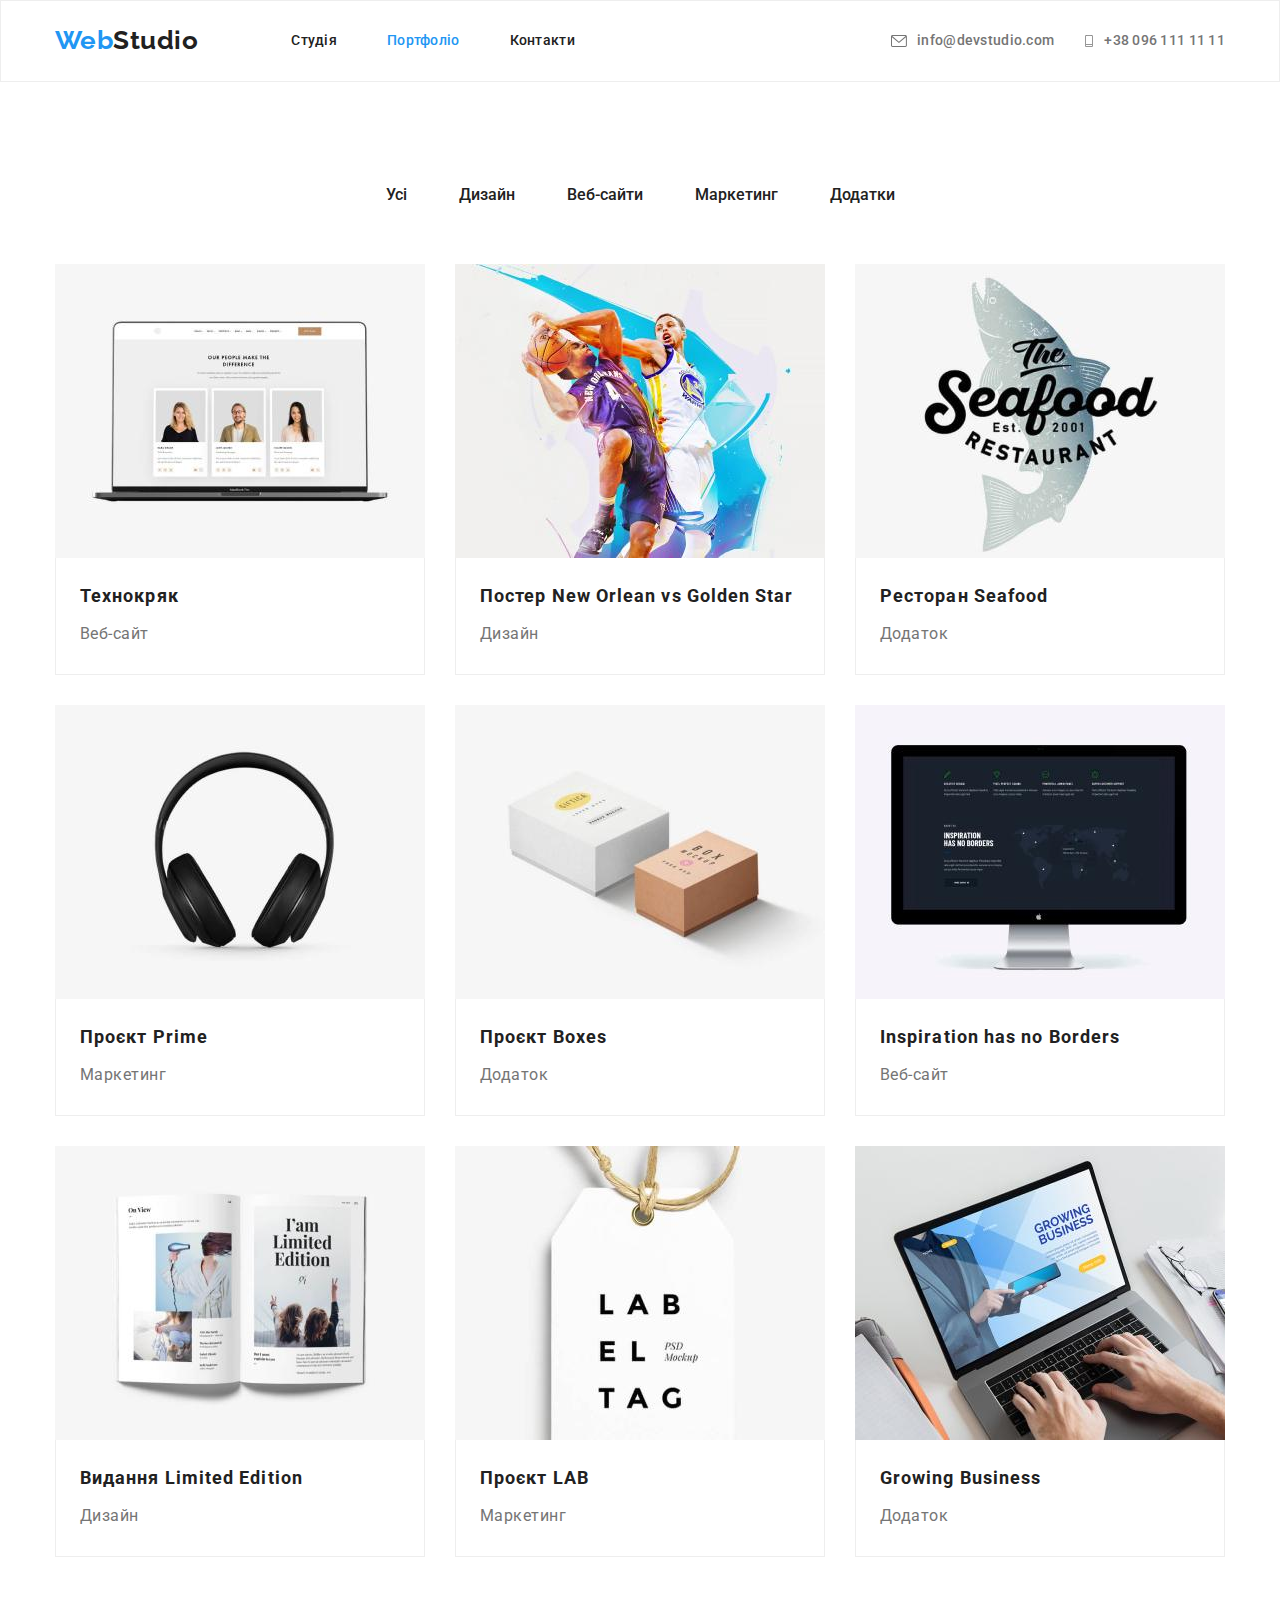
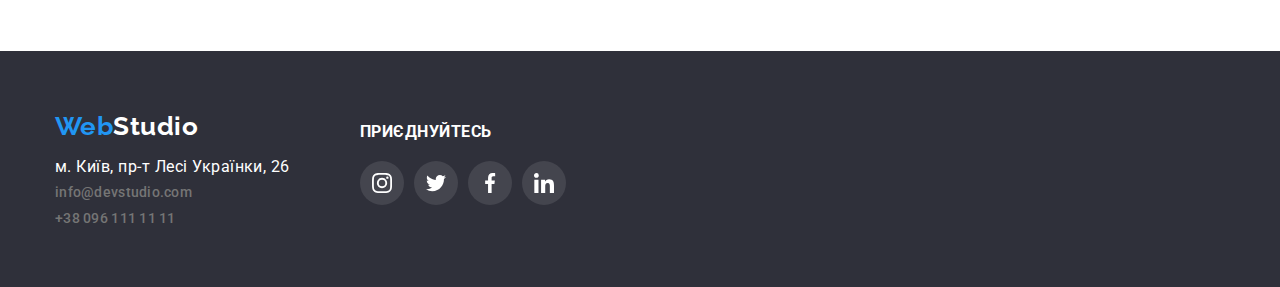
==== portfolio.html @ ee2c1330 "копия с дз4" ====
<!DOCTYPE html>
<html lang="uk">
  <head>
    <meta charset="UTF-8" />
    <meta http-equiv="X-UA-Compatible" content="IE=edge" />
    <meta name="viewport" content="width=device-width, initial-scale=1.0" />
    <title>Домашнє завдання №4</title>
    <link rel="preconnect" href="https://fonts.googleapis.com" />
    <link rel="preconnect" href="https://fonts.gstatic.com" crossorigin />
    <link
      href="https://fonts.googleapis.com/css2?family=Montserrat:wght@400;700&family=Raleway:wght@700&family=Roboto:wght@400;500;700;900&display=swap"
      rel="stylesheet"
    />
    <link
      rel="stylesheet"
      href="https://cdnjs.cloudflare.com/ajax/libs/modern-normalize/1.1.0/modern-normalize.min.css"
    />
    <link rel="stylesheet" href="./css/styles.css" />
  </head>
  <body>
    <header class="page-header">
      <div class="container box">
        <a href="./index.html" class="logo"
          ><span class="logo_color">Web</span>Studio</a
        >
        <nav class="site-nav">
          <ul class="site-nav list">
            <li class="item">
              <a href="./index.html" class="link">Студія</a>
            </li>
            <li class="item">
              <a href="./portfolio.html" class="link current">Портфоліо</a>
            </li>
            <li class="item"><a href="" class="link">Контакти</a></li>
          </ul>
        </nav>
        <ul class="contacts list">
          <li class="item">
            <a href="mailto:info@devstudio.com" class="link"
              ><svg class="contacts-icon-mail" width="16" height="12">
                <use href="./images/icons.svg#icon-mail"></use></svg
              >info@devstudio.com</a
            >
          </li>
          <li class="item">
            <a href="tel:+380961111111" class="link"
              ><svg class="contacts-icon-phone" width="10" height="12">
                <use href="./images/icons.svg#icon-phone"></use></svg
              >+38 096 111 11 11</a
            >
          </li>
        </ul>
      </div>
    </header>
    <main>
      <section class="section our-projects">
        <div class="container">
          <!-- <h1>Портфоліо</h1> -->
          <ul class="button-navigation list">
            <li class="navigation">
              <button type="button" class="button">Усі</button>
            </li>
            <li class="navigation">
              <button type="button" class="button">Дизайн</button>
            </li>
            <li class="navigation">
              <button type="button" class="button">Веб-сайти</button>
            </li>
            <li class="navigation">
              <button type="button" class="button">Маркетинг</button>
            </li>
            <li class="navigation">
              <button type="button" class="button">Додатки</button>
            </li>
          </ul>
          <ul class="projects list">
            <li class="projects-item">
              <a href="" class="link-card"
                ><img
                  class="img"
                  src="./images/Technokryack.jpg"
                  alt="список спеціалістів"
                  width="370"
                />
                <div class="description">
                  <h2 class="project-title">Технокряк</h2>
                  <p class="project-description">Веб-сайт</p>
                </div></a
              >
            </li>
            <li class="projects-item">
              <a href="" class="link-card"
                ><img
                  class="img"
                  src="./images/New_Orlean_vs_Golden_Star.jpg"
                  alt="гра в баскетбол"
                  width="370"
                />
                <div class="description">
                  <h2 class="project-title">
                    Постер New Orlean vs Golden Star
                  </h2>
                  <p class="project-description">Дизайн</p>
                </div></a
              >
            </li>
            <li class="projects-item">
              <a href="" class="link-card"
                ><img
                  class="img"
                  src="./images/Seafood.jpg"
                  alt="логотип ресторану"
                  width="370"
                />
                <div class="description">
                  <h2 class="project-title">Ресторан Seafood</h2>
                  <p class="project-description">Додаток</p>
                </div></a
              >
            </li>
            <li class="projects-item">
              <a href="" class="link-card">
                <img
                  class="img"
                  src="./images/Prime.jpg"
                  alt="навушники"
                  width="370"
                />
                <div class="description">
                  <h2 class="project-title">Проєкт Prime</h2>
                  <p class="project-description">Маркетинг</p>
                </div></a
              >
            </li>
            <li class="projects-item">
              <a href="" class="link-card">
                <img
                  class="img"
                  src="./images/Boxes.jpg"
                  alt="дві коробки"
                  width="370"
                />
                <div class="description">
                  <h2 class="project-title">Проєкт Boxes</h2>
                  <p class="project-description">Додаток</p>
                </div></a
              >
            </li>
            <li class="projects-item">
              <a href="" class="link-card">
                <img
                  class="img"
                  src="./images/Inspiratoin_has_no_borders.jpg"
                  alt="карта на моніторі"
                  width="370"
                />
                <div class="description">
                  <h2 class="project-title">Inspiration has no Borders</h2>
                  <p class="project-description">Веб-сайт</p>
                </div></a
              >
            </li>
            <li class="projects-item">
              <a href="" class="link-card">
                <img
                  class="img"
                  src="./images/Limited_edition.jpg"
                  alt="відкритий журнал"
                  width="370"
                />
                <div class="description">
                  <h2 class="project-title">Видання Limited Edition</h2>
                  <p class="project-description">Дизайн</p>
                </div></a
              >
            </li>
            <li class="projects-item">
              <a href="" class="link-card">
                <img
                  class="img"
                  src="./images/Label_tag.jpg"
                  alt="бірка з написом"
                  width="370"
                />
                <div class="description">
                  <h2 class="project-title">Проєкт LAB</h2>
                  <p class="project-description">Маркетинг</p>
                </div></a
              >
            </li>
            <li class="projects-item">
              <a href="" class="link-card">
                <img
                  class="img"
                  src="./images/Growing_business.jpg"
                  alt="робота за ноутбуком"
                  width="370"
                />
                <div class="description">
                  <h2 class="project-title">Growing Business</h2>
                  <p class="project-description">Додаток</p>
                </div></a
              >
            </li>
          </ul>
        </div>
      </section>
    </main>
    <footer>
      <div class="container footer">
        <div class="footer-address">
          <a href="" class="logo-footer">
            <span class="logo_color">Web</span>Studio</a
          >
          <address>
            <p class="address">м. Київ, пр-т Лесі Українки, 26</p>
            <ul class="contacts-footer list">
              <li class="item">
                <a href="mailto:info@devstudio.com" class="link"
                  >info@devstudio.com</a
                >
              </li>
              <li class="item">
                <a href="tel:+380961111111" class="link">+38 096 111 11 11</a>
              </li>
            </ul>
          </address>
        </div>
        <div class="footer-links">
          <h3 class="join-title">приєднуйтесь</h3>
          <ul class="footer-icon-list">
            <li class="footer-icon-item">
              <a class="footer-icon-link" href=""
                ><svg class="footer-icon" width="20" height="20">
                  <use href="./images/icons.svg#icon-instagram-2"></use></svg
              ></a>
            </li>
            <li class="footer-icon-item">
              <a class="footer-icon-link" href=""
                ><svg class="footer-icon" width="20" height="20">
                  <use href="./images/icons.svg#icon-twitter-2"></use></svg
              ></a>
            </li>
            <li class="footer-icon-item">
              <a class="footer-icon-link" href=""
                ><svg class="footer-icon" width="20" height="20">
                  <use href="./images/icons.svg#icon-facebook-2"></use></svg
              ></a>
            </li>
            <li class="footer-icon-item">
              <a class="footer-icon-link" href=""
                ><svg class="footer-icon" width="20" height="20">
                  <use href="./images/icons.svg#icon-linkedin-2"></use></svg
              ></a>
            </li>
          </ul>
        </div>
      </div>
    </footer>
  </body>
</html>
---- css/styles.css ----
:root {
    --primary-text-color: #757575;
    --title-text-color: #212121;
    --accent-color: #2196F3;
   }
/* body===================================== */
body {
    background-color: white;
    color: var(--primary-text-color);
    font-family: 'Roboto';
    letter-spacing: 0.03em;
    
}
.section {
    padding-bottom: 94px;
    padding-top: 94px;
}
.container {
    width: 1200px;
    padding-left: 15px;
    padding-right: 15px;
    margin-left: auto;
    margin-right: auto;
    /* outline: 1px solid red; */

}
.list {
    list-style: none;
    padding: 0;
    margin: 0;
}
h2,
h3,
h4 {
    margin-top: 0;
    margin-bottom: 0;
}
a {
    text-decoration: none;
    }
    
/* body===================================== */
/* header=========================== */
/* logo========================= */
.page-header{
border: 1px solid #EEEEEE;
}
.box{
    display: flex;
    align-items: center;
    
}
.logo {
      margin-right: 93px;
     font-family: 'Raleway';
     font-style: normal;
     font-weight: 700;
     font-size: 26px;

     color: var(--title-text-color);
   }
.logo_color {
     color: var(--accent-color);
}
/* header=========================== */
/* logo========================= */
/* навигация сайта============= */
.site-nav{
    display: flex;
    margin-right: auto;
}
.site-nav .item {
       margin-right: 50px;
}
.site-nav .item:last-child {
    margin-right: 0;
}
.site-nav .link {
    display: block;
    padding-top: 32px;
    padding-bottom: 32px;
    font-weight: 500;
    font-size: 14px;
    line-height: 1.14;
    letter-spacing: 0.02em;

    color: var(--title-text-color);
}
.list .link:hover,
.list .link:focus
 {
    color: var(--accent-color);
}
/* навігація сайта============= */
/* контакти ===============*/
.contacts {
    display: flex;
}
.contacts .item{
        margin-right: 30px;
}
.contacts .item:last-child{
    margin-right: 0;
}

.contacts .link {
        display: flex;
        align-items: center;
        
        font-weight: 500;
        font-size: 14px;
        line-height: 1.14;
        letter-spacing: 0.02em;

        color: var(--primary-text-color);
}
.contacts-icon-mail{
    display: flex;
    /* width: 100%; */
    /* height: 100%; */
    padding: 0;
    margin-right: 10px;
    fill: currentColor;

}
.contacts-icon-phone {
    display: flex;
    /* width: 100%; */
    /* height: 100%; */
    padding: 0;
    margin-right: 10px;
    fill: currentColor;

}
.site-nav .link.current {
    color: var(--accent-color);
}
/* контакти */
/* header=========================== */
/* main 1=============================*/

/* section hero =====================*/
.hero {
    background-color: #2F303A;
    background-image: linear-gradient(to right, hsl(235deg 11% 24% / 40%), hsl(235deg 11% 24% / 40%)), url(../images/team-at-work.jpg);
    /* background-position: center;
    background-repeat: no-repeat;
    background-size: cover; */
    max-width: 1600px;

    margin-left: auto;
    margin-right: auto;
    text-align: center;
    padding-top: 200px;
    padding-bottom: 200px;
   }
.hero .title {
    margin-top: 0;
    margin-bottom: 30px;

    font-weight: 900;
    font-size: 44px;
    line-height: 1.36;
    text-align: center;
    letter-spacing: 0.06em;
    text-transform: uppercase;
  
    color: #FFFFFF;
}
/* кнопка замовити послугу =========== */
.hero .order{
    display: inline-block;
    border-radius: 4px;
    border-style: none;
    padding-top: 10px;
    padding-bottom: 10px;
    padding-left: 32px;
    padding-right: 32px;
    margin-bottom: 0;
    
    min-width: 216px;
    min-height: 50px;
    
    font-weight: 700;
    font-size: 16px;
    line-height: 1.87;
    align-items: center;
    text-align: center;
    letter-spacing: 0.06em;

    background-color:#188ce8;
    color: white;
}
.hero .order:hover {
    cursor: pointer;

    background-color: var(--accent-color);
    color: #FFFFFF;
}
/* кнопка замовити послугу =========== */
/* section hero =====================*/
 /* section наші якості =======================*/

.features .list {
    display: flex;
    justify-content: space-between;
} 
.features .item{
    margin-right: 30px;
    width: 270px;
}
.features .item:last-child{
    margin-right:0;
}
.list .title {
    margin-top: 0;
    margin-bottom: 0;
    margin-right: 30px;

    font-weight: 700;
    font-size: 14px;
    line-height: 1.14;
    text-transform: uppercase;

    color: var(--title-text-color)
}
.list .title:last-child{
    margin-right: 0;
}
.list .text {
    margin-top: 10px;
    margin-bottom: 0;

    font-size: 14px;
    line-height: 1.7;
}
.feature-pic{
    display: flex;
    justify-content: center;
    align-items: center;
    width: 270px;
    height: 120px;
    
    margin-bottom: 30px;

    background-color: #F5F4FA;

}
 /* section наші якості =======================*/
/* section чим ми займаємось =========================*/
.work {
    padding-top: 0;
}
.work .list {
    display: flex;
    justify-content: space-between;
}

.work .title{ 
    margin-bottom: 50px;

    font-weight: 700;
    font-size: 36px;
    line-height: 1.17;
    text-align: center;

    color: var(--title-text-color);
}
/* section чим ми займаємось =========================*/
/* section наша команда============================== */
.our-team {
    background-color: #F5F4FA;
}
.our-team .title {
    margin-top: 0;
    margin-bottom: 0;
    font-weight: 700;
    font-size: 36px;
    line-height: 1.17;
    text-align: center;

    color: var(--title-text-color)
}
.our-team-list {
    display: flex;
    padding-left: 0;
    padding-right: 0;
    gap: 30px;
    justify-content:center ;
    margin-top: 50px;
    list-style: none;
}
.our-team .item{
    padding-bottom: 30px;
    border-radius: 0px 0px 4px 4px;
    background-color: #FFFFFF;
    box-shadow: 0px 1px 3px rgba(0, 0, 0, 0.12), 0px 1px 1px rgba(0, 0, 0, 0.14), 0px 2px 1px rgba(0, 0, 0, 0.2);
}
.specialist-name {
    margin-top: 30px;
    margin-bottom: 0;

    font-weight: 500;
    font-size: 16px;
    line-height: 1.19;
    text-align: center;

    color: var(--title-text-color);
    }
.proffession {
    margin-bottom: 0;
    margin-top: 10px;
    
    line-height: 1.19;
    font-size: 16px;
    text-align: center;
}
.social-links {
    display: flex;
    align-items: center;
    justify-content: center;
    margin-top: 16px;
    padding: 0, 32px, 32px, 30px;
    
}

.social-link {
    display: flex;
    justify-content: center;
    align-items: center;
    width: 44px;
    height: 44px;
    border-radius: 50%;
       fill: #AFB1B8;
    background-color: white;
}
.social-link:active,
.social-link:hover{
    background-color: var(--accent-color);
    fill: white;
}
.icon-item{
    margin-left: 10px;
}
.icon-item:first-child{
    margin-left: 0;
}

/* section наша команда============================== */
/* section постійні клієнти================================ */
.section .clients{
margin-left: auto;
margin-right: auto;
padding-top: 0;
}

.client-title{
    margin-top: 0;
    margin-bottom: 50px;
    font-weight: 700;
    font-size: 36px;
    line-height: 1.17;
    text-align: center;

    color: var(--title-text-color)
}
.client-list{
list-style: none;
display: flex;
justify-content: space-between;
padding-right: 0;
padding-left: 0;
margin-top: 0;
margin-bottom: 0;

}
.client-link{
    display: flex;
    justify-content: center;
    align-items: center;
    width: 170px;
    height: 92px;
    padding: 0;
    border-radius: 4px ;
    border: 1px solid rgba(175, 177, 184, 1);
    margin-left: 30px;
    color: rgba(175, 177, 184, 1);
}
.client-link:first-child{
    margin-left: 0;
}

.client-icon{
fill: currentColor;
}
.client-link:hover,
.client-link:focus{
    color: var(--accent-color);
    border: 1px solid var(--accent-color);
}
.client-icon:hover,
.client-icon:focus{
fill: var(--accent-color);
}



/* section постійні клієнти================================ */
/* main 1=============================*/

/* main 2 Портфоліо====================================================================== */

/* кнопки навигації============================= */
.button-navigation {
    display: flex;
    justify-content: center;
    margin-bottom: 50px;
}

 .list .button{
    display: inline-block;
    padding-top: 6px;
    padding-bottom: 6px;
    padding-left: 22px;
    padding-right: 22px;
    

    border-radius: 4px;
    border-style: none;

    font-weight: 500;
    font-size: 16px;
    line-height: 1.6;

    color: var(--title-text-color) ;
    background-color: transparent;
   
} 
.navigation{
    margin-right: 8px;
}
.navigation:last-child{
    margin-right: 0;
}
.project-list .link {
    display: block
}

.list .button:hover,
.list .button:focus {
cursor: pointer;
background-color: var(--accent-color) ;
color: white ;
box-shadow: 0px 1px 3px rgba(0, 0, 0, 0.12), 0px 1px 1px rgba(0, 0, 0, 0.14), 0px 2px 1px rgba(0, 0, 0, 0.2);
}


/* кнопки навигації============================= */
/* галерея проєктів============================== */


.projects {
    display: flex;
    flex-wrap: wrap;
    
    margin: -15px;
}
img{
    display: block;
}
.projects > .projects-item {
    width: 370px;
    
    margin: 15px;
    flex-basis: calc((100% - 30px * 3) / 3);
}

.description {
    border-right: 1px solid #EEEEEE;
    border-left: 1px solid #EEEEEE;
    border-bottom: 1px solid #EEEEEE;

    padding-bottom: 24px;
    padding-top: 20px;
    padding-left: 24px;
    padding-right: 24px;
}

.list .project-title {
    margin-bottom: 0;

    font-weight: 700;
    font-size: 18px;
    line-height: 2;
    letter-spacing: 0.06em;

    color: var(--title-text-color);
}

.list .project-description {
    margin-top:4px ;
    margin-bottom: 0;
    font-size: 16px;
    line-height: 2;

    color: var(--primary-text-color);
}
.projects-item:hover,
.projects-item:focus{
box-shadow: 0px 1px 3px rgba(0, 0, 0, 0.12), 0px 1px 1px rgba(0, 0, 0, 0.14), 0px 2px 1px rgba(0, 0, 0, 0.2);
}


/* галерея проєктів============================== */
/* main 2 Портфоліо===================================================================== */
/* footer=============================== */
footer {
    background-color: #2F303A;
    
}
.logo-footer {
     display: inline-block;
     margin-top: 60px;
     margin-bottom: 0;

     font-family: 'Raleway';
     font-style: normal;
     font-weight: 700;
     font-size: 26px;
     line-height: 1.2;

     color:#FFFFFF;
}

.address {
    display: flex;
    margin-top: 20;
    margin-bottom: 0;
    font-style: normal;
    color: white;
}
address {
    padding-bottom: 60px;
}

.contacts-footer .link {
    display: inline-block;
    margin-top: 9px;
    margin-bottom: 0;

    font-style: normal;
    font-weight: 500;
    font-size: 14px;
    line-height: 1.14;
    letter-spacing: 0.02em;

    color: var(--primary-text-color)
}
.footer{
    display: flex;
    justify-content: flex-start;
}
.footer-links{
margin-top: 72px;
margin-left: 70px;
}
.join-title{
text-transform: uppercase;
font-size: 16px;
font-weight: 700;
line-height: 1.17;
Letter-spacing: 0.03em;

color: #FFFFFF
}
.footer-icon-list{
    display: flex;

    align-items: center;
    justify-content: center;
    list-style: none;
    padding-right: 0;
    padding-left: 0;
    margin-top: 20px;
    margin-bottom: 0;

}
.footer-icon-link{
    display: flex;
    justify-content: center;
    align-items: center;
    width: 44px;
    height: 44px;
    border-radius: 50%;
    
    background-color: rgba(255, 255, 255, 0.1);
    color: #FFFFFF;
}
.footer-icon-item{
    margin-right: 10px;
}
.footer-icon-item:last-child{
    margin-right: 0;
}
.footer-icon{
fill: currentColor;
}
.footer-icon-link:hover,
.footer-icon-link:focus{
background-color: var(--accent-color);
}

/* footer=============================== */
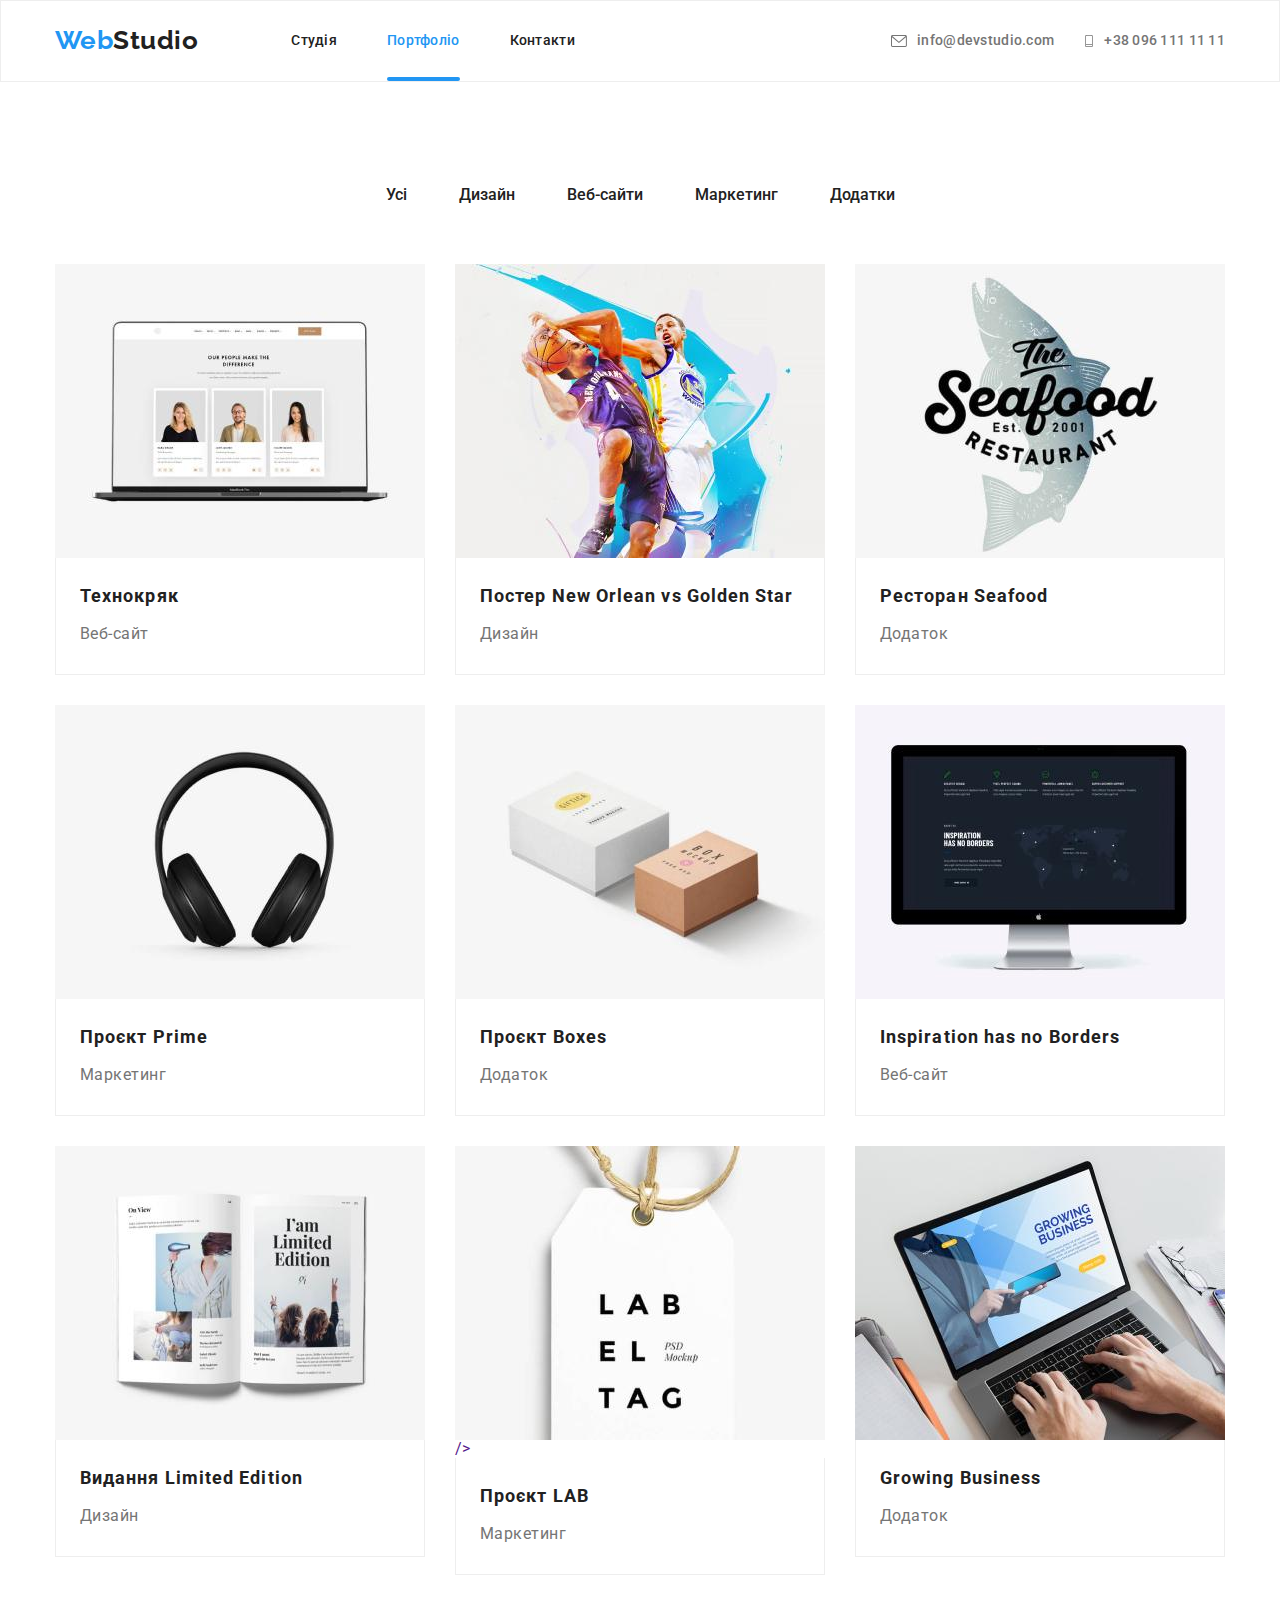
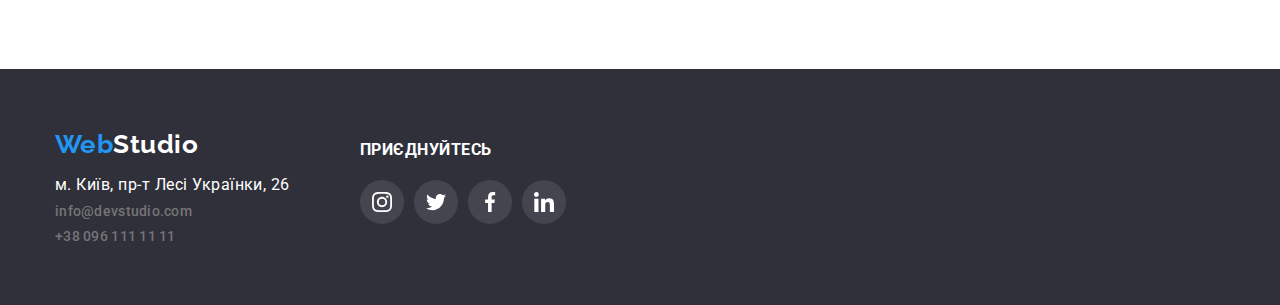
==== commit 294bbb71: "готовое дз вариант1" ====
--- a/portfolio.html
+++ b/portfolio.html
@@ -4,7 +4,7 @@
     <meta charset="UTF-8" />
     <meta http-equiv="X-UA-Compatible" content="IE=edge" />
     <meta name="viewport" content="width=device-width, initial-scale=1.0" />
-    <title>Домашнє завдання №4</title>
+    <title>Домашнє завдання №5</title>
     <link rel="preconnect" href="https://fonts.googleapis.com" />
     <link rel="preconnect" href="https://fonts.gstatic.com" crossorigin />
     <link
@@ -76,131 +76,222 @@
           <ul class="projects list">
             <li class="projects-item">
               <a href="" class="link-card"
-                ><img
-                  class="img"
-                  src="./images/Technokryack.jpg"
-                  alt="список спеціалістів"
-                  width="370"
-                />
+                ><div class="product-thumb">
+                  <img
+                    class="img"
+                    src="./images/Technokryack.jpg"
+                    alt="список спеціалістів"
+                    width="370"
+                  />
+                  <div class="description-infomation">
+                    <p class="infomation">
+                      Ресурс пропонує комплексні пропозиції з різним рівнем
+                      функціоналу та сервісів. Все це дозволить відвідувачу
+                      отримати вичерпні відомості про компанію чи приватну
+                      особу.
+                    </p>
+                  </div>
+                </div>
                 <div class="description">
                   <h2 class="project-title">Технокряк</h2>
                   <p class="project-description">Веб-сайт</p>
-                </div></a
-              >
-            </li>
-            <li class="projects-item">
-              <a href="" class="link-card"
-                ><img
-                  class="img"
-                  src="./images/New_Orlean_vs_Golden_Star.jpg"
-                  alt="гра в баскетбол"
-                  width="370"
-                />
+                </div>
+              </a>
+            </li>
+            <li class="projects-item">
+              <a href="" class="link-card"
+                ><div class="product-thumb">
+                  <img
+                    class="img"
+                    src="./images/New_Orlean_vs_Golden_Star.jpg"
+                    alt="гра в баскетбол"
+                    width="370"
+                  />
+                  <div class="description-infomation">
+                    <p class="infomation">
+                      Ресурс пропонує комплексні пропозиції з різним рівнем
+                      функціоналу та сервісів. Все це дозволить відвідувачу
+                      отримати вичерпні відомості про компанію чи приватну
+                      особу.
+                    </p>
+                  </div>
+                </div>
                 <div class="description">
                   <h2 class="project-title">
                     Постер New Orlean vs Golden Star
                   </h2>
                   <p class="project-description">Дизайн</p>
-                </div></a
-              >
-            </li>
-            <li class="projects-item">
-              <a href="" class="link-card"
-                ><img
-                  class="img"
-                  src="./images/Seafood.jpg"
-                  alt="логотип ресторану"
-                  width="370"
-                />
+                </div>
+              </a>
+            </li>
+            <li class="projects-item">
+              <a href="" class="link-card"
+                ><div class="product-thumb">
+                  <img
+                    class="img"
+                    src="./images/Seafood.jpg"
+                    alt="логотип ресторану"
+                    width="370"
+                  />
+                  <div class="description-infomation">
+                    <p class="infomation">
+                      Ресурс пропонує комплексні пропозиції з різним рівнем
+                      функціоналу та сервісів. Все це дозволить відвідувачу
+                      отримати вичерпні відомості про компанію чи приватну
+                      особу.
+                    </p>
+                  </div>
+                </div>
                 <div class="description">
                   <h2 class="project-title">Ресторан Seafood</h2>
                   <p class="project-description">Додаток</p>
-                </div></a
-              >
-            </li>
-            <li class="projects-item">
-              <a href="" class="link-card">
-                <img
-                  class="img"
-                  src="./images/Prime.jpg"
-                  alt="навушники"
-                  width="370"
-                />
+                </div>
+              </a>
+            </li>
+            <li class="projects-item">
+              <a href="" class="link-card"
+                ><div class="product-thumb">
+                  <img
+                    class="img"
+                    src="./images/Prime.jpg"
+                    alt="навушники"
+                    width="370"
+                  />
+                  <div class="description-infomation">
+                    <p class="infomation">
+                      Ресурс пропонує комплексні пропозиції з різним рівнем
+                      функціоналу та сервісів. Все це дозволить відвідувачу
+                      отримати вичерпні відомості про компанію чи приватну
+                      особу.
+                    </p>
+                  </div>
+                </div>
                 <div class="description">
                   <h2 class="project-title">Проєкт Prime</h2>
                   <p class="project-description">Маркетинг</p>
-                </div></a
-              >
-            </li>
-            <li class="projects-item">
-              <a href="" class="link-card">
-                <img
-                  class="img"
-                  src="./images/Boxes.jpg"
-                  alt="дві коробки"
-                  width="370"
-                />
+                </div>
+              </a>
+            </li>
+            <li class="projects-item">
+              <a href="" class="link-card"
+                ><div class="product-thumb">
+                  <img
+                    class="img"
+                    src="./images/Boxes.jpg"
+                    alt="дві коробки"
+                    width="370"
+                  />
+                  <div class="description-infomation">
+                    <p class="infomation">
+                      Ресурс пропонує комплексні пропозиції з різним рівнем
+                      функціоналу та сервісів. Все це дозволить відвідувачу
+                      отримати вичерпні відомості про компанію чи приватну
+                      особу.
+                    </p>
+                  </div>
+                </div>
                 <div class="description">
                   <h2 class="project-title">Проєкт Boxes</h2>
                   <p class="project-description">Додаток</p>
-                </div></a
-              >
-            </li>
-            <li class="projects-item">
-              <a href="" class="link-card">
-                <img
-                  class="img"
-                  src="./images/Inspiratoin_has_no_borders.jpg"
-                  alt="карта на моніторі"
-                  width="370"
-                />
+                </div>
+              </a>
+            </li>
+            <li class="projects-item">
+              <a href="" class="link-card"
+                ><div class="product-thumb">
+                  <img
+                    class="img"
+                    src="./images/Inspiratoin_has_no_borders.jpg"
+                    alt="карта на моніторі"
+                    width="370"
+                  />
+                  <div class="description-infomation">
+                    <p class="infomation">
+                      Ресурс пропонує комплексні пропозиції з різним рівнем
+                      функціоналу та сервісів. Все це дозволить відвідувачу
+                      отримати вичерпні відомості про компанію чи приватну
+                      особу.
+                    </p>
+                  </div>
+                </div>
                 <div class="description">
                   <h2 class="project-title">Inspiration has no Borders</h2>
                   <p class="project-description">Веб-сайт</p>
-                </div></a
-              >
-            </li>
-            <li class="projects-item">
-              <a href="" class="link-card">
-                <img
-                  class="img"
-                  src="./images/Limited_edition.jpg"
-                  alt="відкритий журнал"
-                  width="370"
-                />
+                </div>
+              </a>
+            </li>
+            <li class="projects-item">
+              <a href="" class="link-card"
+                ><div class="product-thumb">
+                  <img
+                    class="img"
+                    src="./images/Limited_edition.jpg"
+                    alt="відкритий журнал"
+                    width="370"
+                  />
+                  <div class="description-infomation">
+                    <p class="infomation">
+                      Ресурс пропонує комплексні пропозиції з різним рівнем
+                      функціоналу та сервісів. Все це дозволить відвідувачу
+                      отримати вичерпні відомості про компанію чи приватну
+                      особу.
+                    </p>
+                  </div>
+                </div>
                 <div class="description">
                   <h2 class="project-title">Видання Limited Edition</h2>
                   <p class="project-description">Дизайн</p>
-                </div></a
-              >
-            </li>
-            <li class="projects-item">
-              <a href="" class="link-card">
-                <img
-                  class="img"
-                  src="./images/Label_tag.jpg"
-                  alt="бірка з написом"
-                  width="370"
-                />
+                </div>
+              </a>
+            </li>
+            <li class="projects-item">
+              <a href="" class="link-card"
+                ><div class="product-thumb">
+                  <img
+                    class="img"
+                    src="./images/Label_tag.jpg"
+                    alt="бірка з написом"
+                    width="370"
+                  />
+                  />
+                  <div class="description-infomation">
+                    <p class="infomation">
+                      Ресурс пропонує комплексні пропозиції з різним рівнем
+                      функціоналу та сервісів. Все це дозволить відвідувачу
+                      отримати вичерпні відомості про компанію чи приватну
+                      особу.
+                    </p>
+                  </div>
+                </div>
                 <div class="description">
                   <h2 class="project-title">Проєкт LAB</h2>
                   <p class="project-description">Маркетинг</p>
-                </div></a
-              >
-            </li>
-            <li class="projects-item">
-              <a href="" class="link-card">
-                <img
-                  class="img"
-                  src="./images/Growing_business.jpg"
-                  alt="робота за ноутбуком"
-                  width="370"
-                />
+                </div>
+              </a>
+            </li>
+            <li class="projects-item">
+              <a href="" class="link-card"
+                ><div class="product-thumb">
+                  <img
+                    class="img"
+                    src="./images/Growing_business.jpg"
+                    alt="робота за ноутбуком"
+                    width="370"
+                  />
+                  <div class="description-infomation">
+                    <p class="infomation">
+                      Ресурс пропонує комплексні пропозиції з різним рівнем
+                      функціоналу та сервісів. Все це дозволить відвідувачу
+                      отримати вичерпні відомості про компанію чи приватну
+                      особу.
+                    </p>
+                  </div>
+                </div>
                 <div class="description">
                   <h2 class="project-title">Growing Business</h2>
                   <p class="project-description">Додаток</p>
-                </div></a
-              >
+                </div>
+              </a>
             </li>
           </ul>
         </div>
--- a/css/styles.css
+++ b/css/styles.css
@@ -9,8 +9,10 @@
     color: var(--primary-text-color);
     font-family: 'Roboto';
     letter-spacing: 0.03em;
-    
-}
+  }
+  .no-scroll {
+    overflow: hidden;
+  }
 .section {
     padding-bottom: 94px;
     padding-top: 94px;
@@ -68,9 +70,12 @@
 .site-nav{
     display: flex;
     margin-right: auto;
+   
 }
 .site-nav .item {
+
        margin-right: 50px;
+ 
 }
 .site-nav .item:last-child {
     margin-right: 0;
@@ -85,6 +90,8 @@
     letter-spacing: 0.02em;
 
     color: var(--title-text-color);
+
+    transition: color 250ms cubic-bezier(0.4, 0, 0.2, 1);
 }
 .list .link:hover,
 .list .link:focus
@@ -113,11 +120,12 @@
         letter-spacing: 0.02em;
 
         color: var(--primary-text-color);
+
+        transition: color 250ms cubic-bezier(0.4, 0, 0.2, 1);
 }
 .contacts-icon-mail{
     display: flex;
-    /* width: 100%; */
-    /* height: 100%; */
+   
     padding: 0;
     margin-right: 10px;
     fill: currentColor;
@@ -125,16 +133,28 @@
 }
 .contacts-icon-phone {
     display: flex;
-    /* width: 100%; */
-    /* height: 100%; */
     padding: 0;
     margin-right: 10px;
     fill: currentColor;
 
 }
 .site-nav .link.current {
+    position: relative;
     color: var(--accent-color);
 }
+.site-nav .link.current::after{
+ content: "";
+position: absolute;
+bottom: 0;
+left: 0;
+width: 100%;
+height: 4px ;
+
+background-color: var(--accent-color);
+border-radius: 2px;
+}
+
+
 /* контакти */
 /* header=========================== */
 /* main 1=============================*/
@@ -143,9 +163,7 @@
 .hero {
     background-color: #2F303A;
     background-image: linear-gradient(to right, hsl(235deg 11% 24% / 40%), hsl(235deg 11% 24% / 40%)), url(../images/team-at-work.jpg);
-    /* background-position: center;
-    background-repeat: no-repeat;
-    background-size: cover; */
+    
     max-width: 1600px;
 
     margin-left: auto;
@@ -190,12 +208,64 @@
 
     background-color:#188ce8;
     color: white;
-}
-.hero .order:hover {
+
+    transition: background-color 250ms cubic-bezier(0.4, 0, 0.2, 1), color 250ms cubic-bezier(0.4, 0, 0.2, 1);
+}
+.order:hover {
     cursor: pointer;
 
     background-color: var(--accent-color);
     color: #FFFFFF;
+}
+.backdrop.is-hidden{
+opacity: 0;
+visibility: hidden;
+pointer-events: none;
+}
+
+.backdrop{
+    position: fixed;
+    top: 0;
+    left: 0;
+    width: 100%;
+    height: 100%;
+    background-color: rgba(0, 0, 0, 0.2);
+    opacity: 1;
+    transition: opacity 250ms cubic-bezier(0.4, 0, 0.2, 1);
+}
+.backdrop.is-hidden .modal{
+   transform: scale(0.1) translate(-50%, -50%) rotateX(90deg);
+}
+.modal{
+display: flex;
+justify-content: flex-end;
+position: absolute;
+top: 50%;
+left: 50%;
+transform-origin: top left;
+
+width: 528px;
+height: 581px;
+padding: 8px;
+
+background-color: rgba(255, 255, 255, 1);
+
+transform: scale(1) translate(-50%, -50%) perspective(600px) rotateX(0);
+transition: transform 250ms cubic-bezier(0.4, 0, 0.2, 1), rotateX 250ms cubic-bezier(0.4, 0, 0.2, 1);
+
+z-index: 1000;
+}
+.close-button{
+display: flex;
+align-items: center;
+width: 30px;
+height: 30px;
+
+border-radius: 50%;
+border: 1px solid rgba(0, 0, 0, 0.1);
+padding-bottom: 0;
+margin-bottom: 0;
+background-color: #FFFFFF;
 }
 /* кнопка замовити послугу =========== */
 /* section hero =====================*/
@@ -266,12 +336,39 @@
 
     color: var(--title-text-color);
 }
+
+.work-name{
+font-size: 14px;
+line-height: 16px;
+text-transform: uppercase;
+text-align: center;
+
+color: rgba(255, 255, 255, 1);
+background-color: rgba(47, 48, 58, 0.8);
+
+margin-top: 0;
+margin-bottom: 0;
+padding-top: 27px;
+padding-bottom: 27px;
+}
+
+.section-work-name{
+position: absolute;
+bottom: 0;
+left: 0;
+width: 100%;
+}
+
+.work-card{
+    position: relative;
+}
+
 /* section чим ми займаємось =========================*/
 /* section наша команда============================== */
 .our-team {
     background-color: #F5F4FA;
 }
-.our-team .title {
+.our-team.title {
     margin-top: 0;
     margin-bottom: 0;
     font-weight: 700;
@@ -290,7 +387,7 @@
     margin-top: 50px;
     list-style: none;
 }
-.our-team .item{
+.our-team.item{
     padding-bottom: 30px;
     border-radius: 0px 0px 4px 4px;
     background-color: #FFFFFF;
@@ -331,8 +428,10 @@
     width: 44px;
     height: 44px;
     border-radius: 50%;
-       fill: #AFB1B8;
+    fill: #AFB1B8;
     background-color: white;
+
+    transition: background-color 250ms cubic-bezier(0.4, 0, 0.2, 1), fill 250ms cubic-bezier(0.4, 0, 0.2, 1);
 }
 .social-link:active,
 .social-link:hover{
@@ -385,6 +484,8 @@
     border: 1px solid rgba(175, 177, 184, 1);
     margin-left: 30px;
     color: rgba(175, 177, 184, 1);
+
+    transition: color 250ms cubic-bezier(0.4, 0, 0.2, 1), border 250ms cubic-bezier(0.4, 0, 0.2, 1);
 }
 .client-link:first-child{
     margin-left: 0;
@@ -392,6 +493,8 @@
 
 .client-icon{
 fill: currentColor;
+
+transition: fill 250ms cubic-bezier(0.4, 0, 0.2, 1);
 }
 .client-link:hover,
 .client-link:focus{
@@ -435,6 +538,7 @@
     color: var(--title-text-color) ;
     background-color: transparent;
    
+    transition: box-shadow 250ms cubic-bezier(0.4, 0, 0.2, 1),background-color 250ms cubic-bezier(0.4, 0, 0.2, 1), color 250ms cubic-bezier(0.4, 0, 0.2, 1);
 } 
 .navigation{
     margin-right: 8px;
@@ -442,12 +546,12 @@
 .navigation:last-child{
     margin-right: 0;
 }
-.project-list .link {
+.link {
     display: block
 }
 
-.list .button:hover,
-.list .button:focus {
+.button:hover,
+.button:focus {
 cursor: pointer;
 background-color: var(--accent-color) ;
 color: white ;
@@ -471,10 +575,15 @@
 .projects > .projects-item {
     width: 370px;
     
+    
     margin: 15px;
     flex-basis: calc((100% - 30px * 3) / 3);
-}
-
+    transition: box-shadow 250ms cubic-bezier(0.4, 0, 0.2, 1);
+}
+.product-thumb{
+position: relative;
+overflow: hidden;
+}
 .description {
     border-right: 1px solid #EEEEEE;
     border-left: 1px solid #EEEEEE;
@@ -486,6 +595,37 @@
     padding-right: 24px;
 }
 
+.description-infomation {
+font-size: 18px;
+line-height: 1.55;
+vertical-align: Top;
+
+color: #FFFFFF;
+background-color: rgba(33, 150, 243, 0.9);
+
+position: absolute;
+
+top: 0;
+left: 0;
+width: 100%;
+height: 100%;
+padding: 63px 24px;
+margin: 0;
+
+
+transform: translateY(100%);
+
+transition: transform 250ms cubic-bezier(0.4, 0, 0.2, 1);
+}
+.projects-item:hover .description-infomation{
+   
+    transform: translateY(0);
+}
+.infomation{
+    margin-top: 0;
+    margin-bottom: 0;
+
+}
 .list .project-title {
     margin-bottom: 0;
 
@@ -497,7 +637,7 @@
     color: var(--title-text-color);
 }
 
-.list .project-description {
+.project-description {
     margin-top:4px ;
     margin-bottom: 0;
     font-size: 16px;
@@ -554,7 +694,9 @@
     line-height: 1.14;
     letter-spacing: 0.02em;
 
-    color: var(--primary-text-color)
+    color: var(--primary-text-color);
+
+    transition: color 250ms cubic-bezier(0.4, 0, 0.2, 1);
 }
 .footer{
     display: flex;
@@ -595,6 +737,9 @@
     
     background-color: rgba(255, 255, 255, 0.1);
     color: #FFFFFF;
+
+    transition: background-color 250ms cubic-bezier(0.4, 0, 0.2, 1);
+   
 }
 .footer-icon-item{
     margin-right: 10px;
